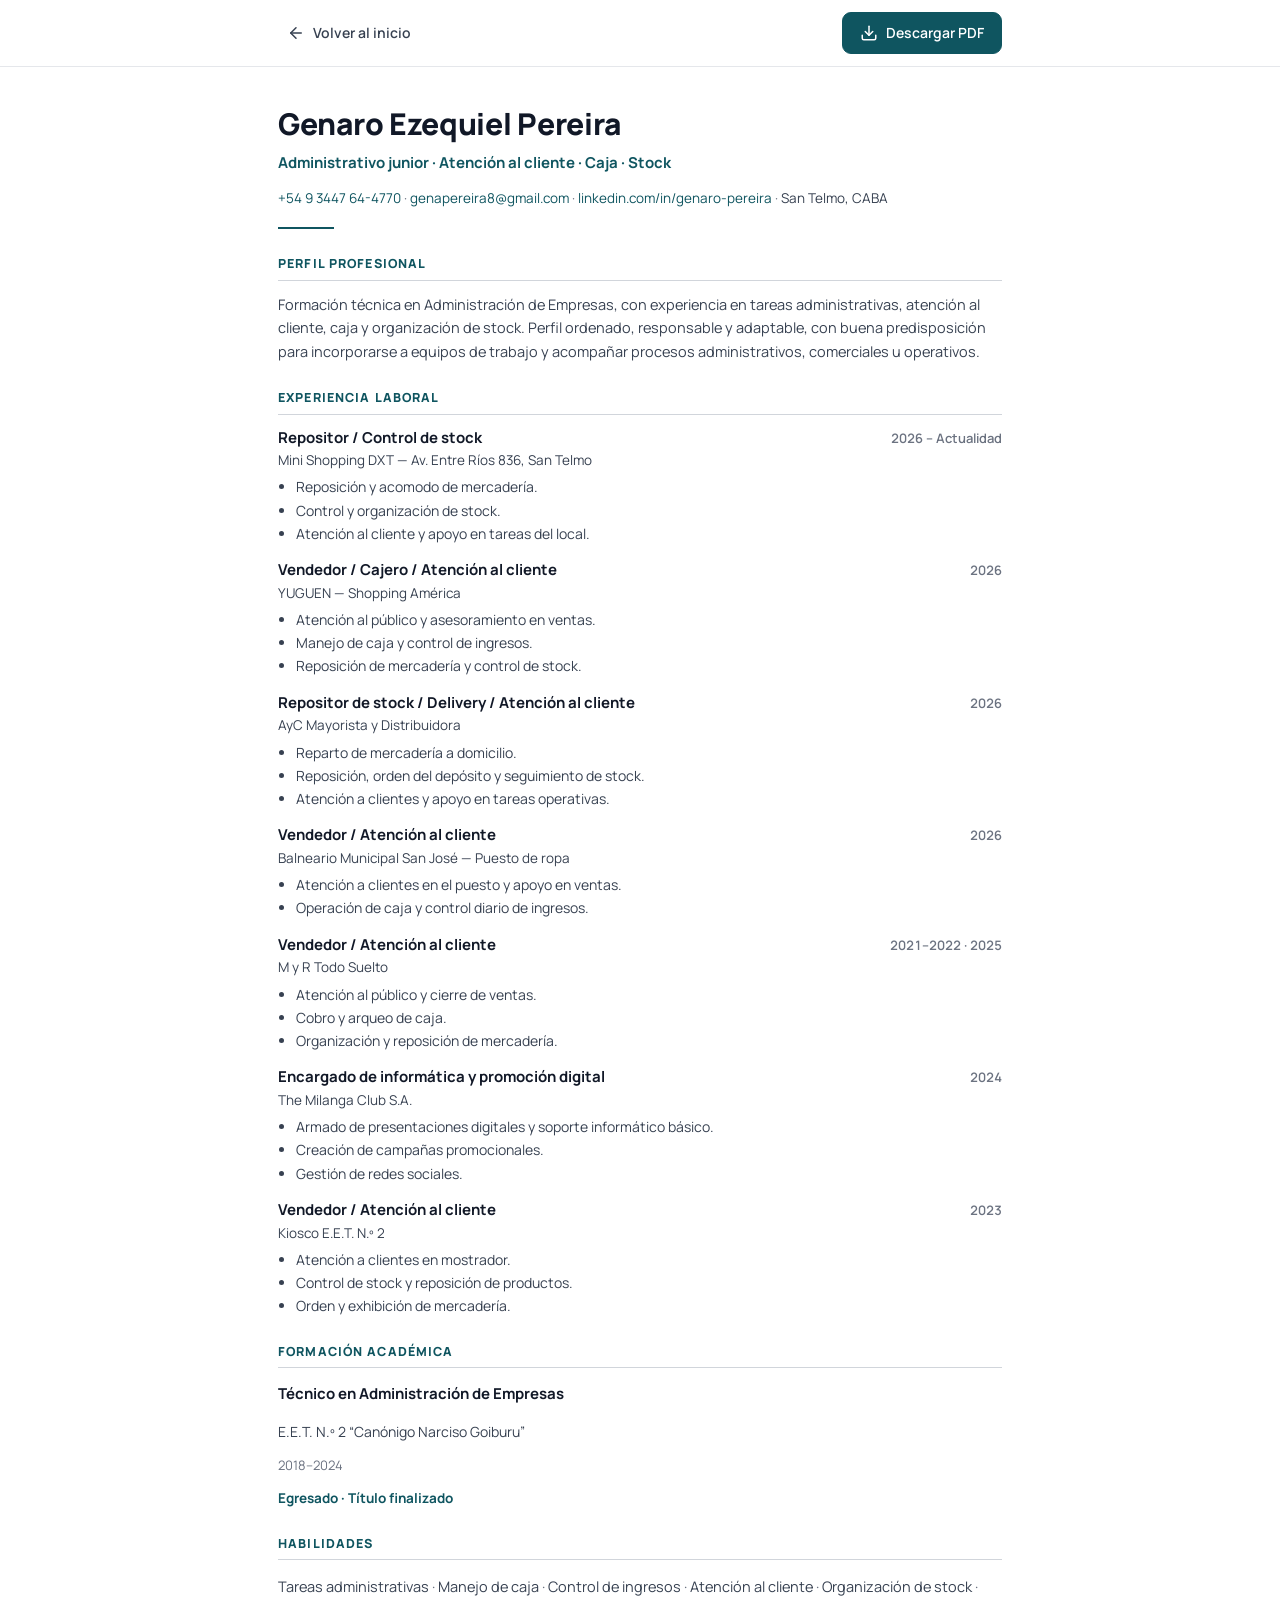
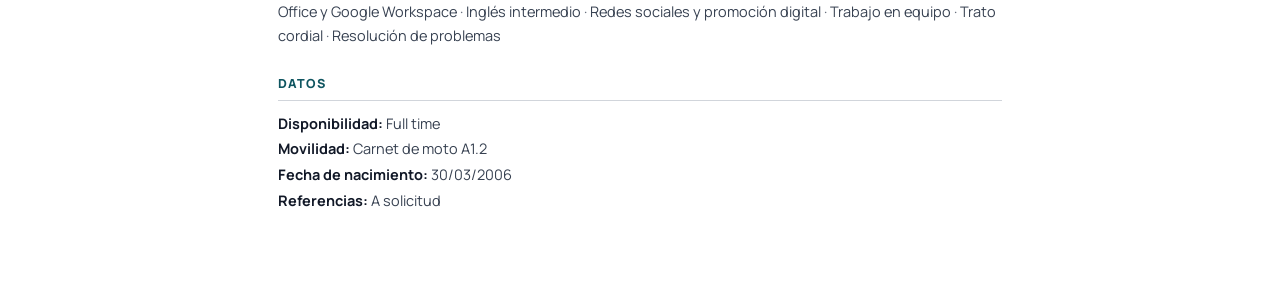
==== admin-ats.html @ b4c9435f "CV Genaro Pereira - sitio estatico" ====
<!DOCTYPE html>
<html lang="es">
<head>
  <meta charset="UTF-8" />
  <meta name="viewport" content="width=device-width, initial-scale=1.0" />
  <title>CV Administrativo (ATS) — Genaro Ezequiel Pereira</title>
  <meta name="description" content="Versión ATS del CV Administrativo de Genaro Ezequiel Pereira: una columna, texto plano para portales de empleo. Atención al cliente, caja, control de ingresos, stock y tareas administrativas." />
  <meta name="theme-color" content="#FFFFFF" />
  <link rel="icon" href="favicon.svg" type="image/svg+xml" />
  <link rel="preconnect" href="https://fonts.googleapis.com" />
  <link rel="preconnect" href="https://fonts.gstatic.com" crossorigin />
  <link href="https://fonts.googleapis.com/css2?family=Manrope:wght@400;500;600;700;800&display=swap" rel="stylesheet" />
  <link rel="stylesheet" href="ats.css" />
</head>
<body>
  <a class="skip-link" href="#contenido">Saltar al contenido</a>

  <header class="ats-topbar">
    <div class="ats-topbar__in">
      <a class="ats-btn ats-btn--ghost" href="index.html">
        <svg aria-hidden="true" viewBox="0 0 24 24" fill="none" stroke="currentColor" stroke-width="2" stroke-linecap="round" stroke-linejoin="round"><path d="m12 19-7-7 7-7"/><path d="M19 12H5"/></svg>
        Volver al inicio
      </a>
      <a class="ats-btn ats-btn--accent" href="cv-genaro-pereira-administrativo-ats.pdf" download>
        <svg aria-hidden="true" viewBox="0 0 24 24" fill="none" stroke="currentColor" stroke-width="2" stroke-linecap="round" stroke-linejoin="round"><path d="M21 15v4a2 2 0 0 1-2 2H5a2 2 0 0 1-2-2v-4"/><path d="M7 10l5 5 5-5"/><path d="M12 15V3"/></svg>
        Descargar PDF
      </a>
    </div>
  </header>

  <main class="ats" id="contenido" tabindex="-1">
    <h1 class="ats-name">Genaro Ezequiel Pereira</h1>
    <p class="ats-role">Administrativo junior · Atención al cliente · Caja · Stock</p>
    <p class="ats-contact">
      <span><a href="tel:+5493447644770">+54 9 3447 64-4770</a></span>
      <span><a href="mailto:genapereira8@gmail.com">genapereira8@gmail.com</a></span>
      <span><a href="https://www.linkedin.com/in/genaro-pereira-988420367" target="_blank" rel="noopener">linkedin.com/in/genaro-pereira</a></span>
      <span>San Telmo, CABA</span>
    </p>
    <hr class="ats-rule" />

    <section class="ats-section">
      <h2>Perfil profesional</h2>
      <p class="ats-p">
        Formación técnica en Administración de Empresas, con experiencia en tareas administrativas,
        atención al cliente, caja y organización de stock. Perfil ordenado, responsable y adaptable,
        con buena predisposición para incorporarse a equipos de trabajo y acompañar procesos
        administrativos, comerciales u operativos.
      </p>
    </section>

    <section class="ats-section">
      <h2>Experiencia laboral</h2>

      <div class="ats-job">
        <div class="ats-job__h"><span class="ats-job__role">Repositor / Control de stock</span><span class="ats-job__date">2026 – Actualidad</span></div>
        <p class="ats-job__org">Mini Shopping DXT — Av. Entre Ríos 836, San Telmo</p>
        <ul>
          <li>Reposición y acomodo de mercadería.</li>
          <li>Control y organización de stock.</li>
          <li>Atención al cliente y apoyo en tareas del local.</li>
        </ul>
      </div>

      <div class="ats-job">
        <div class="ats-job__h"><span class="ats-job__role">Vendedor / Cajero / Atención al cliente</span><span class="ats-job__date">2026</span></div>
        <p class="ats-job__org">YUGUEN — Shopping América</p>
        <ul>
          <li>Atención al público y asesoramiento en ventas.</li>
          <li>Manejo de caja y control de ingresos.</li>
          <li>Reposición de mercadería y control de stock.</li>
        </ul>
      </div>

      <div class="ats-job">
        <div class="ats-job__h"><span class="ats-job__role">Repositor de stock / Delivery / Atención al cliente</span><span class="ats-job__date">2026</span></div>
        <p class="ats-job__org">AyC Mayorista y Distribuidora</p>
        <ul>
          <li>Reparto de mercadería a domicilio.</li>
          <li>Reposición, orden del depósito y seguimiento de stock.</li>
          <li>Atención a clientes y apoyo en tareas operativas.</li>
        </ul>
      </div>

      <div class="ats-job">
        <div class="ats-job__h"><span class="ats-job__role">Vendedor / Atención al cliente</span><span class="ats-job__date">2026</span></div>
        <p class="ats-job__org">Balneario Municipal San José — Puesto de ropa</p>
        <ul>
          <li>Atención a clientes en el puesto y apoyo en ventas.</li>
          <li>Operación de caja y control diario de ingresos.</li>
        </ul>
      </div>

      <div class="ats-job">
        <div class="ats-job__h"><span class="ats-job__role">Vendedor / Atención al cliente</span><span class="ats-job__date">2021–2022 · 2025</span></div>
        <p class="ats-job__org">M y R Todo Suelto</p>
        <ul>
          <li>Atención al público y cierre de ventas.</li>
          <li>Cobro y arqueo de caja.</li>
          <li>Organización y reposición de mercadería.</li>
        </ul>
      </div>

      <div class="ats-job">
        <div class="ats-job__h"><span class="ats-job__role">Encargado de informática y promoción digital</span><span class="ats-job__date">2024</span></div>
        <p class="ats-job__org">The Milanga Club S.A.</p>
        <ul>
          <li>Armado de presentaciones digitales y soporte informático básico.</li>
          <li>Creación de campañas promocionales.</li>
          <li>Gestión de redes sociales.</li>
        </ul>
      </div>

      <div class="ats-job">
        <div class="ats-job__h"><span class="ats-job__role">Vendedor / Atención al cliente</span><span class="ats-job__date">2023</span></div>
        <p class="ats-job__org">Kiosco E.E.T. N.º 2</p>
        <ul>
          <li>Atención a clientes en mostrador.</li>
          <li>Control de stock y reposición de productos.</li>
          <li>Orden y exhibición de mercadería.</li>
        </ul>
      </div>
    </section>

    <section class="ats-section">
      <h2>Formación académica</h2>
      <p class="ats-edu__title">Técnico en Administración de Empresas</p>
      <p class="ats-edu__org">E.E.T. N.º 2 “Canónigo Narciso Goiburu”</p>
      <p class="ats-edu__date">2018–2024</p>
      <p class="ats-edu__status">Egresado · Título finalizado</p>
    </section>

    <section class="ats-section">
      <h2>Habilidades</h2>
      <p class="ats-list">
        <span>Tareas administrativas</span><span>Manejo de caja</span><span>Control de ingresos</span><span>Atención al cliente</span><span>Organización de stock</span><span>Office y Google Workspace</span><span>Inglés intermedio</span><span>Redes sociales y promoción digital</span><span>Trabajo en equipo</span><span>Trato cordial</span><span>Resolución de problemas</span>
      </p>
    </section>

    <section class="ats-section">
      <h2>Datos</h2>
      <div class="ats-data">
        <span><b>Disponibilidad:</b> Full time</span>
        <span><b>Movilidad:</b> Carnet de moto A1.2</span>
        <span><b>Fecha de nacimiento:</b> 30/03/2006</span>
        <span><b>Referencias:</b> A solicitud</span>
      </div>
    </section>
  </main>
</body>
</html>
---- ats.css ----
/* =================================================================
   Versión ATS — una columna, texto plano, máxima compatibilidad
   con lectores automáticos de portales de empleo.
   ================================================================= */
:root {
  --ink:    #111827;
  --soft:   #374151;
  --muted:  #6B7280;
  --line:   #D1D5DB;
  --line-2: #E5E7EB;
  --accent: #0F5560;
}

* { box-sizing: border-box; }
html { color-scheme: light; }
body {
  margin: 0;
  font-family: 'Manrope', Arial, Helvetica, sans-serif;
  color: var(--ink);
  background: #fff;
  line-height: 1.5;
  font-size: 15px;
  -webkit-font-smoothing: antialiased;
}
a { color: var(--accent); text-decoration: none; }
a:hover { text-decoration: underline; }
ul { margin: 0; padding: 0; list-style: none; }

.skip-link {
  position: absolute; left: 14px; top: -56px; z-index: 100;
  background: var(--accent); color: #fff; font-weight: 600; font-size: 14px;
  padding: 10px 14px; border-radius: 0 0 10px 10px; transition: top .2s;
}
.skip-link:focus { top: 0; }
a:focus-visible, button:focus-visible { outline: 3px solid var(--accent); outline-offset: 2px; }

/* ---------- Barra superior ---------- */
.ats-topbar {
  position: sticky; top: 0; z-index: 50;
  background: #fff; border-bottom: 1px solid var(--line-2);
}
.ats-topbar__in {
  max-width: 780px; margin: 0 auto; padding: 12px 28px;
  display: flex; align-items: center; justify-content: space-between; gap: 12px;
}
.ats-btn {
  display: inline-flex; align-items: center; gap: 8px;
  font-family: inherit; font-size: 14px; font-weight: 600; line-height: 1;
  padding: 11px 17px; border-radius: 9px;
  border: 1px solid var(--line); background: #fff; color: var(--ink);
  cursor: pointer; text-decoration: none; white-space: nowrap;
}
.ats-btn:hover { background: #F9FAFB; text-decoration: none; }
.ats-btn svg { width: 18px; height: 18px; }
.ats-btn--ghost { border-color: transparent; color: var(--soft); padding-left: 8px; }
.ats-btn--ghost:hover { color: var(--ink); }
.ats-btn--accent { background: var(--accent); border-color: var(--accent); color: #fff; }
.ats-btn--accent:hover { background: #0B3F47; }

/* ---------- Documento ---------- */
.ats { max-width: 780px; margin: 0 auto; padding: 34px 28px 70px; }

.ats-name { font-size: 30px; font-weight: 800; letter-spacing: -0.01em; margin: 0; }
.ats-role { font-size: 15px; font-weight: 700; color: var(--accent); margin: 6px 0 0; }
.ats-contact { margin: 12px 0 0; font-size: 13.5px; color: var(--soft); line-height: 1.7; }
.ats-contact span:not(:last-child)::after { content: " · "; color: var(--muted); }

.ats-rule { height: 2px; background: var(--accent); border: 0; margin: 18px 0 0; width: 56px; }

.ats-section { margin-top: 26px; }
.ats-section h2 {
  font-size: 12.5px; font-weight: 800; text-transform: uppercase; letter-spacing: .09em;
  color: var(--accent); margin: 0 0 12px;
  padding-bottom: 6px; border-bottom: 1.5px solid var(--line);
}
.ats-p { margin: 0; color: var(--soft); font-size: 14.5px; line-height: 1.6; }

.ats-job { margin-bottom: 15px; }
.ats-job:last-child { margin-bottom: 0; }
.ats-job__h {
  display: flex; justify-content: space-between; align-items: baseline; gap: 14px;
  flex-wrap: wrap;
}
.ats-job__role { font-weight: 700; font-size: 15px; color: var(--ink); }
.ats-job__date { font-weight: 600; font-size: 13px; color: var(--muted); white-space: nowrap; font-variant-numeric: tabular-nums; }
.ats-job__org { font-size: 13.5px; color: var(--soft); margin: 1px 0 0; }
.ats-job ul { margin: 7px 0 0; padding-left: 18px; list-style: disc; }
.ats-job li { font-size: 14px; color: var(--soft); margin-bottom: 3px; line-height: 1.45; }

.ats-edu__title { font-weight: 700; font-size: 15px; }
.ats-edu__org { color: var(--soft); font-size: 14px; margin-top: 2px; }
.ats-edu__date { color: var(--muted); font-size: 13px; margin-top: 2px; }
.ats-edu__status { font-weight: 700; color: var(--accent); font-size: 13.5px; margin-top: 4px; }

.ats-list { font-size: 14.5px; color: var(--soft); line-height: 1.7; }
.ats-list span:not(:last-child)::after { content: " · "; color: var(--muted); }

.ats-data { display: grid; gap: 4px; font-size: 14.5px; color: var(--soft); }
.ats-data b { color: var(--ink); font-weight: 700; }

/* ---------- Impresión / PDF ATS (A4, sobrio, 1 columna) ---------- */
@media print {
  @page { size: A4; margin: 8mm 14mm; }
  .ats-topbar, .skip-link { display: none !important; }
  body { font-size: 11px; }
  .ats { max-width: none; margin: 0; padding: 0; }
  .ats-name { font-size: 20px; }
  .ats-role { font-size: 11px; margin-top: 3px; }
  .ats-contact { font-size: 9.5px; margin-top: 6px; }
  .ats-rule { margin-top: 7px; }
  .ats-section { margin-top: 7px; }
  .ats-section h2 { font-size: 10px; margin-bottom: 5px; padding-bottom: 3px; }
  .ats-p { font-size: 10px; line-height: 1.38; }
  .ats-job { margin-bottom: 4px; break-inside: avoid; }
  .ats-job__role { font-size: 10.5px; }
  .ats-job__date { font-size: 9.5px; }
  .ats-job__org { font-size: 9.5px; }
  .ats-job ul { margin-top: 2px; }
  .ats-job li { font-size: 9.5px; margin-bottom: 0.5px; line-height: 1.3; }
  .ats-edu__title { font-size: 10.5px; }
  .ats-edu__org, .ats-edu__date, .ats-edu__status { margin-top: 1.5px; }
  .ats-list { font-size: 10px; line-height: 1.42; }
  .ats-data { font-size: 10px; gap: 1.5px; }
  a { color: var(--ink); }
}
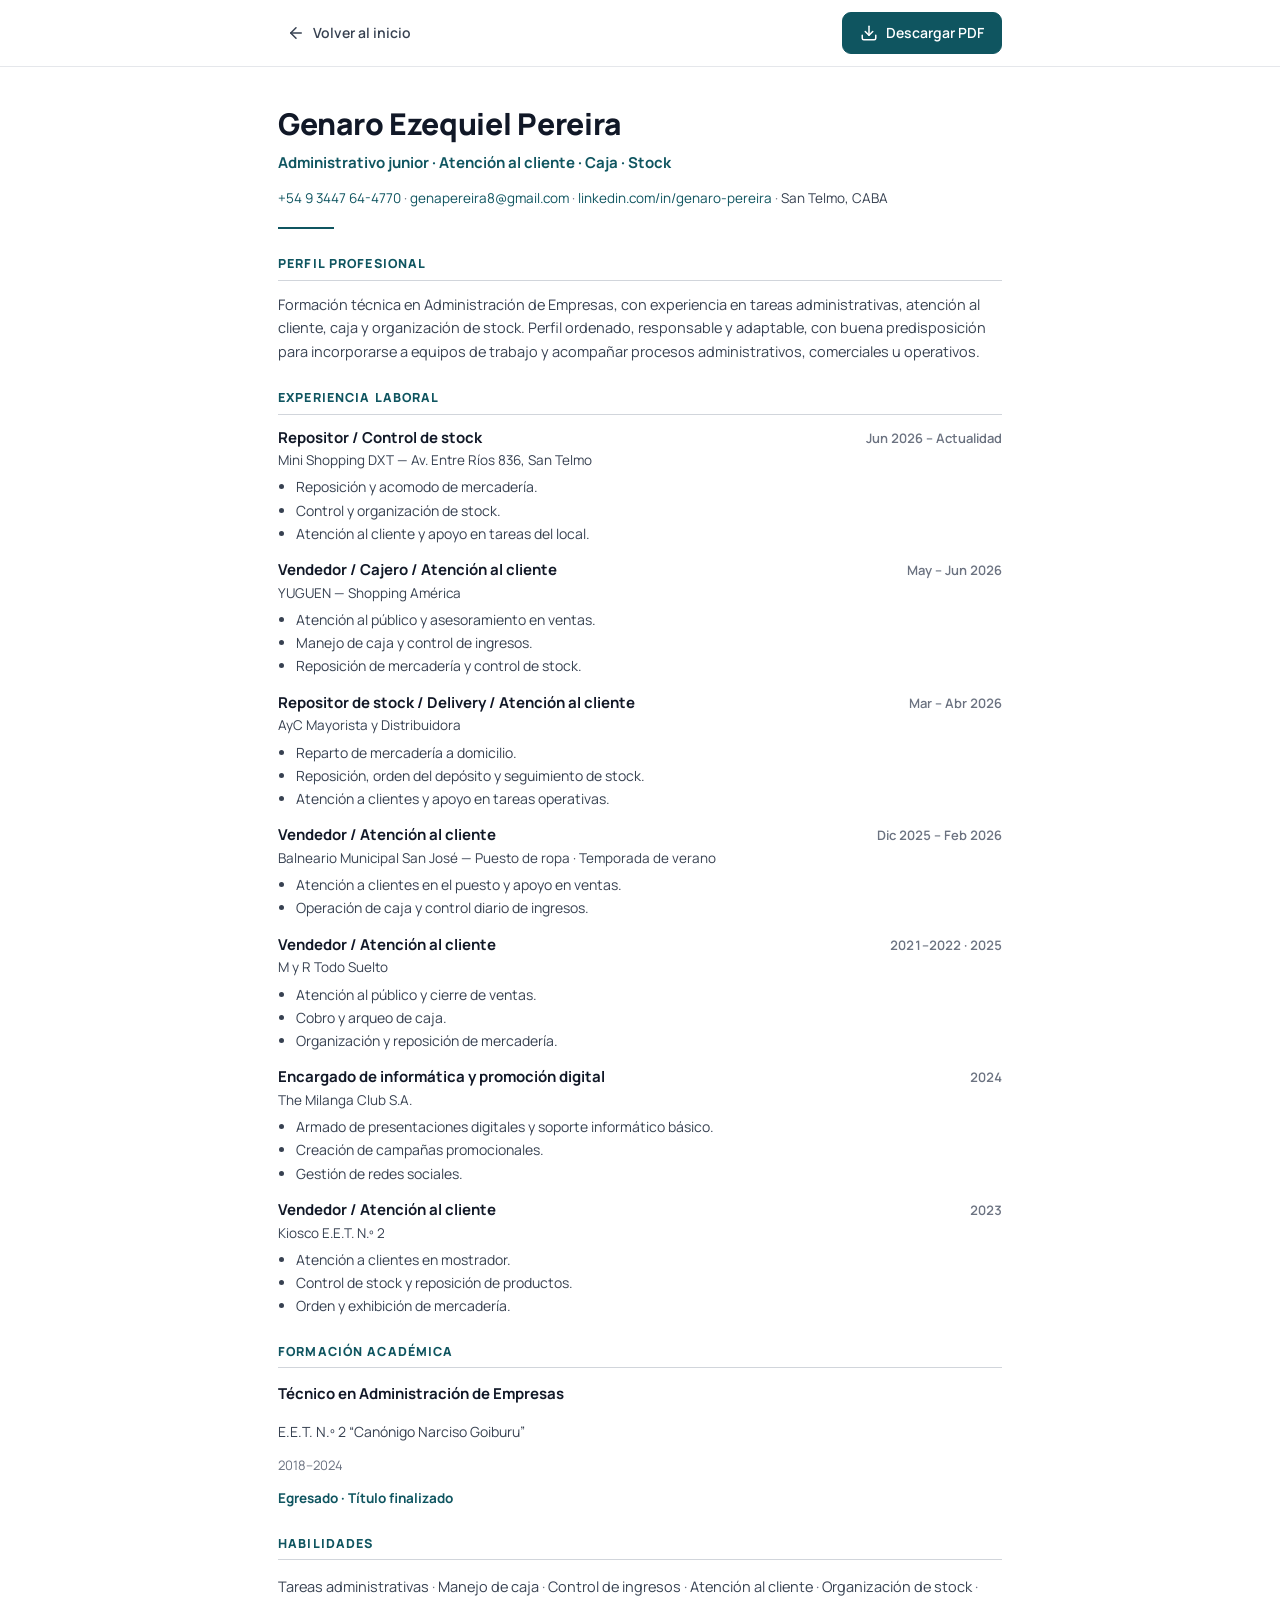
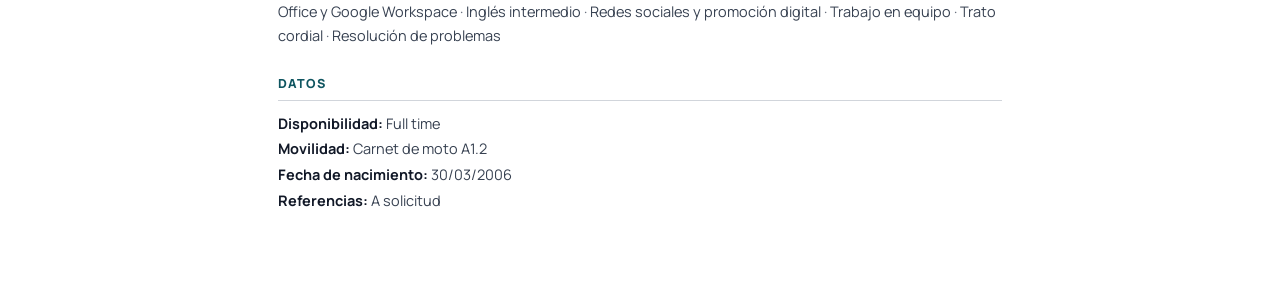
==== commit 63c7a012: "Add files via upload" ====
--- a/admin-ats.html
+++ b/admin-ats.html
@@ -53,7 +53,7 @@
       <h2>Experiencia laboral</h2>
 
       <div class="ats-job">
-        <div class="ats-job__h"><span class="ats-job__role">Repositor / Control de stock</span><span class="ats-job__date">2026 – Actualidad</span></div>
+        <div class="ats-job__h"><span class="ats-job__role">Repositor / Control de stock</span><span class="ats-job__date">Jun 2026 – Actualidad</span></div>
         <p class="ats-job__org">Mini Shopping DXT — Av. Entre Ríos 836, San Telmo</p>
         <ul>
           <li>Reposición y acomodo de mercadería.</li>
@@ -63,7 +63,7 @@
       </div>
 
       <div class="ats-job">
-        <div class="ats-job__h"><span class="ats-job__role">Vendedor / Cajero / Atención al cliente</span><span class="ats-job__date">2026</span></div>
+        <div class="ats-job__h"><span class="ats-job__role">Vendedor / Cajero / Atención al cliente</span><span class="ats-job__date">May – Jun 2026</span></div>
         <p class="ats-job__org">YUGUEN — Shopping América</p>
         <ul>
           <li>Atención al público y asesoramiento en ventas.</li>
@@ -73,7 +73,7 @@
       </div>
 
       <div class="ats-job">
-        <div class="ats-job__h"><span class="ats-job__role">Repositor de stock / Delivery / Atención al cliente</span><span class="ats-job__date">2026</span></div>
+        <div class="ats-job__h"><span class="ats-job__role">Repositor de stock / Delivery / Atención al cliente</span><span class="ats-job__date">Mar – Abr 2026</span></div>
         <p class="ats-job__org">AyC Mayorista y Distribuidora</p>
         <ul>
           <li>Reparto de mercadería a domicilio.</li>
@@ -83,8 +83,8 @@
       </div>
 
       <div class="ats-job">
-        <div class="ats-job__h"><span class="ats-job__role">Vendedor / Atención al cliente</span><span class="ats-job__date">2026</span></div>
-        <p class="ats-job__org">Balneario Municipal San José — Puesto de ropa</p>
+        <div class="ats-job__h"><span class="ats-job__role">Vendedor / Atención al cliente</span><span class="ats-job__date">Dic 2025 – Feb 2026</span></div>
+        <p class="ats-job__org">Balneario Municipal San José — Puesto de ropa · Temporada de verano</p>
         <ul>
           <li>Atención a clientes en el puesto y apoyo en ventas.</li>
           <li>Operación de caja y control diario de ingresos.</li>
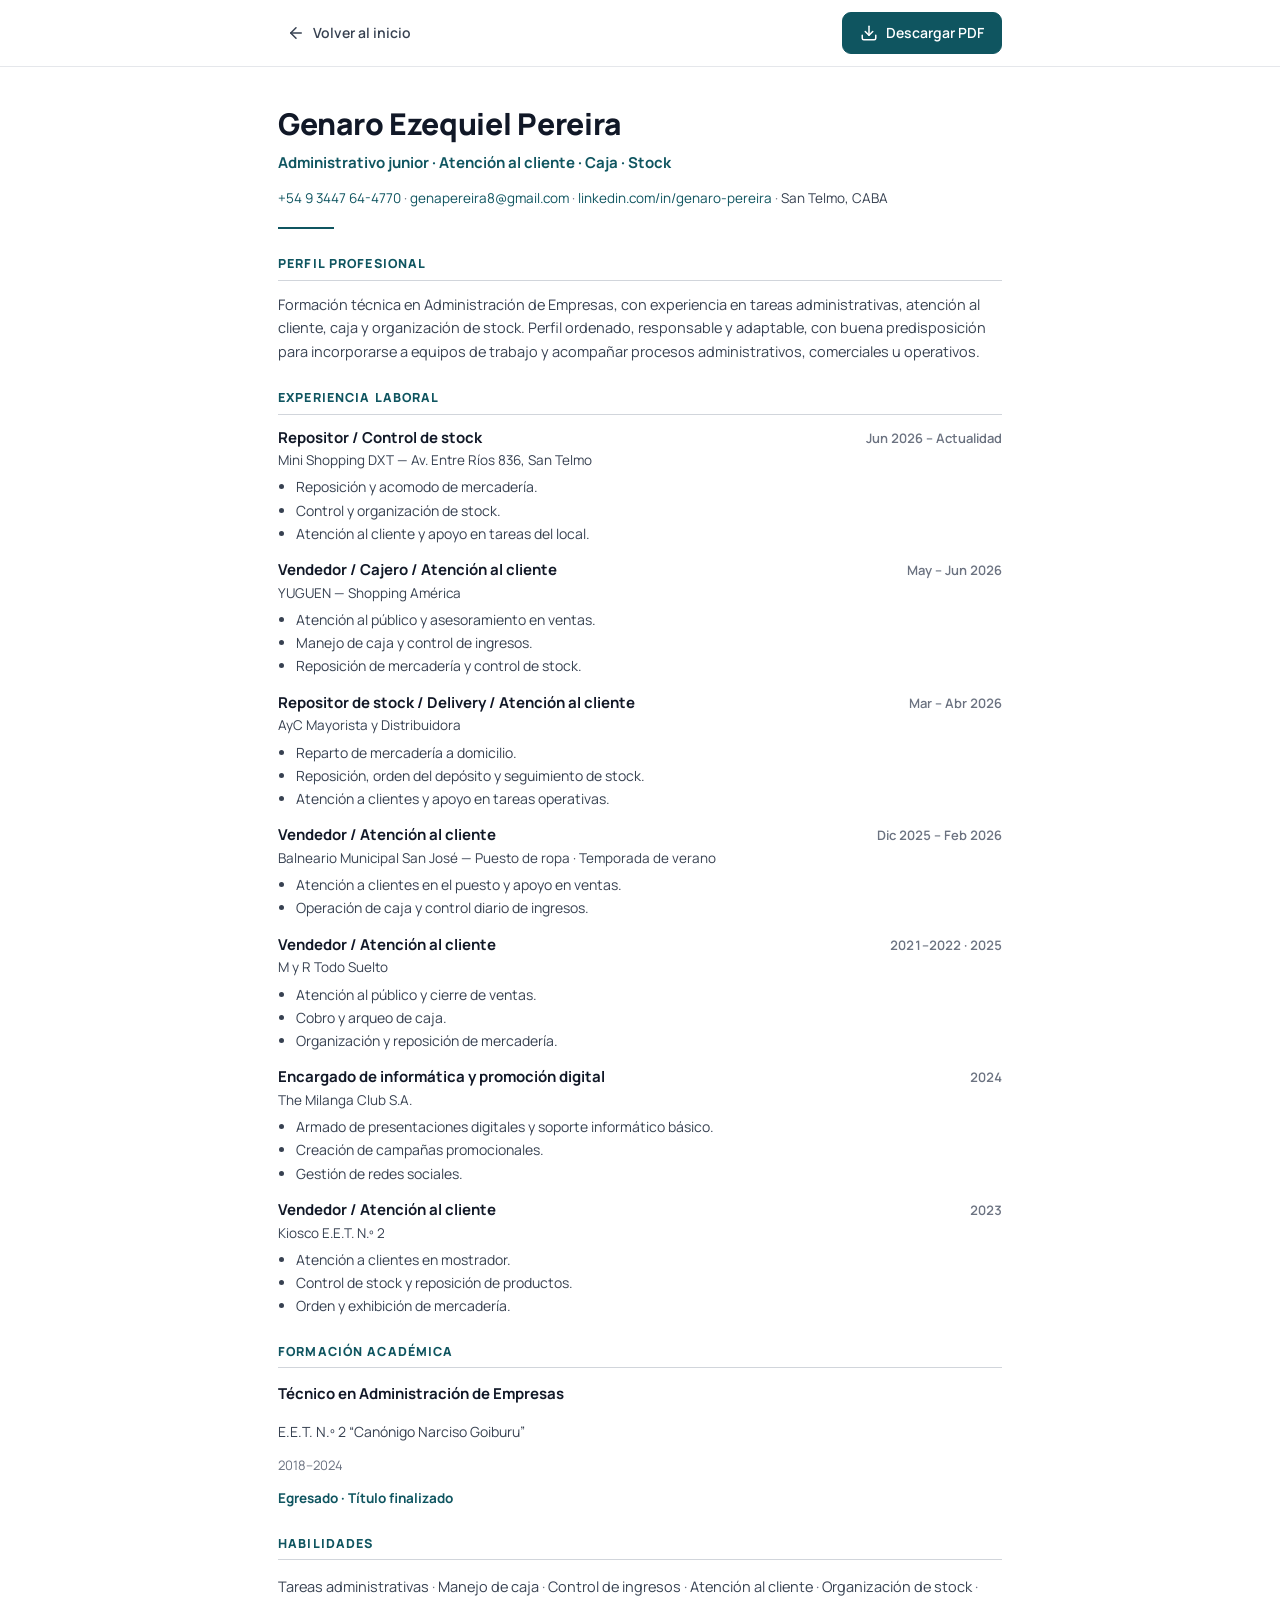
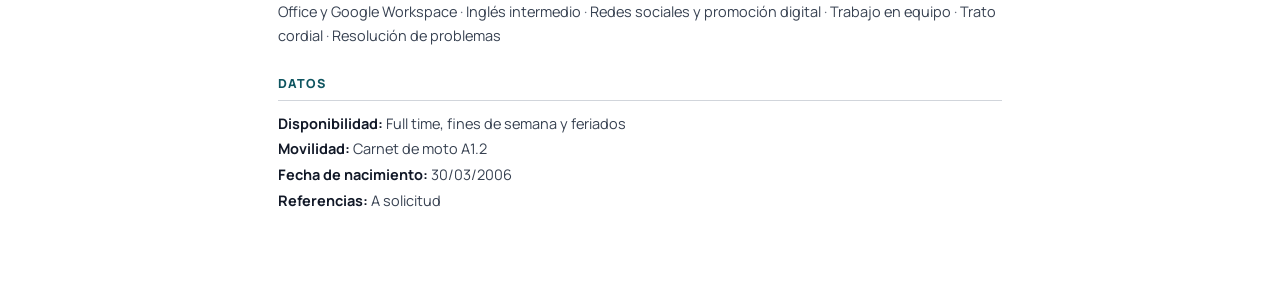
==== commit 2e72fbe7: "Add files via upload" ====
--- a/admin-ats.html
+++ b/admin-ats.html
@@ -140,7 +140,7 @@
     <section class="ats-section">
       <h2>Datos</h2>
       <div class="ats-data">
-        <span><b>Disponibilidad:</b> Full time</span>
+        <span><b>Disponibilidad:</b> Full time, fines de semana y feriados</span>
         <span><b>Movilidad:</b> Carnet de moto A1.2</span>
         <span><b>Fecha de nacimiento:</b> 30/03/2006</span>
         <span><b>Referencias:</b> A solicitud</span>
